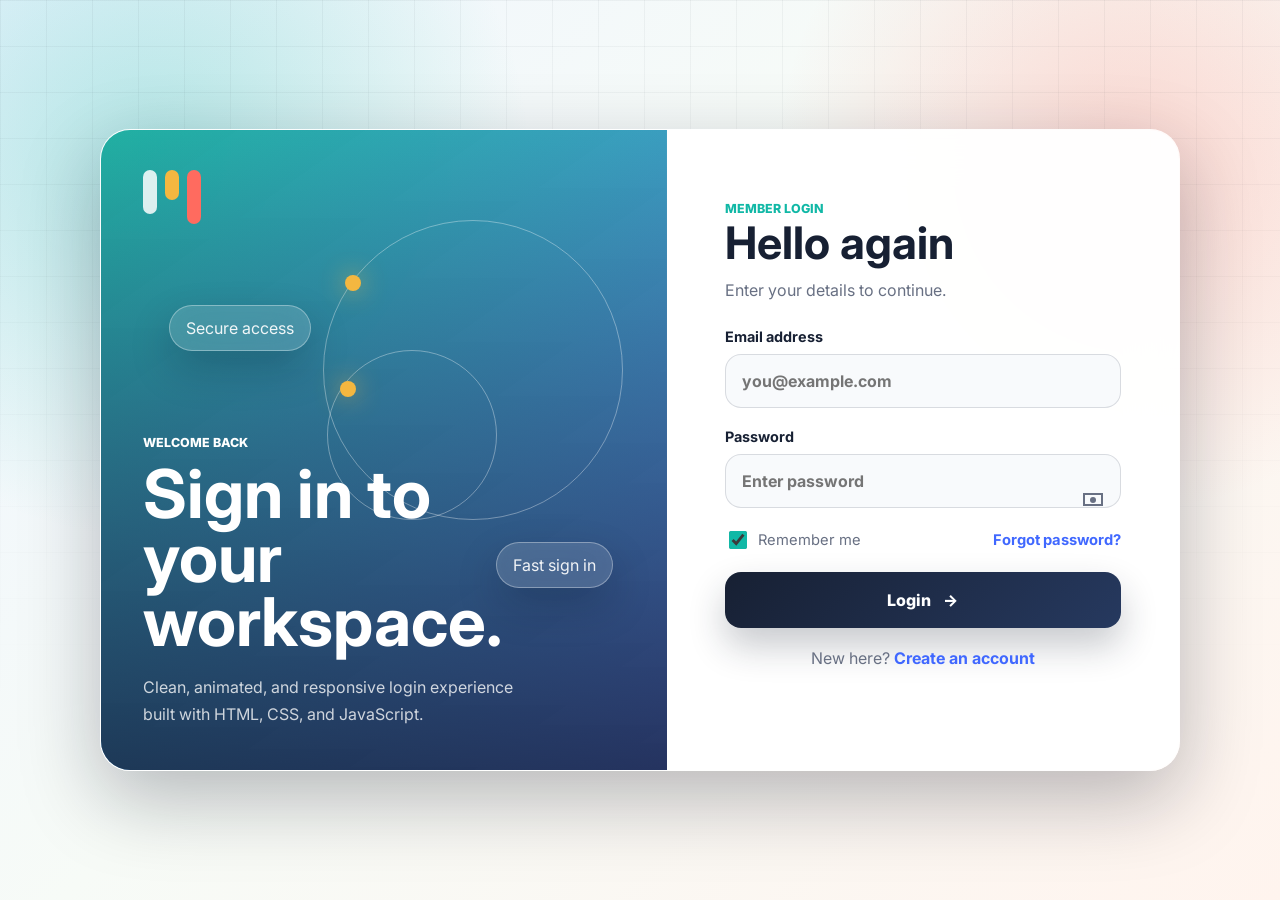
==== index.html @ e9abe2a5 "first commit" ====
<!DOCTYPE html>
<html lang="en">
<head>
  <meta charset="UTF-8">
  <meta name="viewport" content="width=device-width, initial-scale=1.0">
  <title>Animated Login Page</title>
  <link rel="preconnect" href="https://fonts.googleapis.com">
  <link rel="preconnect" href="https://fonts.gstatic.com" crossorigin>
  <link href="https://fonts.googleapis.com/css2?family=Inter:wght@400;500;600;700;800&display=swap" rel="stylesheet">
  <link rel="stylesheet" href="style.css">
</head>
<body>
  <main class="page-shell">
    <section class="login-stage" aria-label="Login page">
      <div class="visual-panel">
        <div class="orbit orbit-one"></div>
        <div class="orbit orbit-two"></div>
        <div class="glass-pill pill-one">Secure access</div>
        <div class="glass-pill pill-two">Fast sign in</div>
        <div class="brand-mark" aria-hidden="true">
          <span></span>
          <span></span>
          <span></span>
        </div>
        <div class="hero-copy">
          <p class="eyebrow">Welcome Back</p>
          <h1>Sign in to your workspace.</h1>
          <p>Clean, animated, and responsive login experience built with HTML, CSS, and JavaScript.</p>
        </div>
      </div>

      <form class="login-card" id="loginForm">
        <div class="form-header">
          <p class="eyebrow">Member Login</p>
          <h2>Hello again</h2>
          <p>Enter your details to continue.</p>
        </div>

        <label class="field">
          <span>Email address</span>
          <input type="email" id="email" placeholder="you@example.com" autocomplete="email" required>
        </label>

        <label class="field">
          <span>Password</span>
          <div class="password-wrap">
            <input type="password" id="password" placeholder="Enter password" autocomplete="current-password" minlength="6" required>
            <button type="button" class="icon-btn" id="togglePassword" aria-label="Show password">
              <span class="eye"></span>
            </button>
          </div>
        </label>

        <div class="form-row">
          <label class="remember">
            <input type="checkbox" checked>
            <span>Remember me</span>
          </label>
          <a href="#">Forgot password?</a>
        </div>

        <button type="submit" class="submit-btn">
          <span>Login</span>
          <span class="arrow">→</span>
        </button>

        <p class="signup-text">New here? <a href="#">Create an account</a></p>
        <p class="message" id="message" role="status" aria-live="polite"></p>
      </form>
    </section>
  </main>

  <script src="script.js"></script>
</body>
</html>
---- style.css ----
:root {
  --bg: #111827;
  --ink: #172033;
  --muted: #687083;
  --line: rgba(23, 32, 51, 0.14);
  --white: #ffffff;
  --teal: #11b8a6;
  --coral: #ff6b5f;
  --gold: #f4b740;
  --blue: #4068ff;
  --shadow: 0 28px 80px rgba(9, 16, 34, 0.28);
}

* {
  box-sizing: border-box;
}

body {
  min-height: 100vh;
  margin: 0;
  font-family: "Inter", Arial, sans-serif;
  color: var(--ink);
  background:
    radial-gradient(circle at 12% 18%, rgba(17, 184, 166, 0.28), transparent 28%),
    radial-gradient(circle at 88% 18%, rgba(255, 107, 95, 0.24), transparent 26%),
    linear-gradient(135deg, #eef5ff 0%, #f7fbf7 44%, #fff4ee 100%);
  overflow-x: hidden;
}

body::before {
  content: "";
  position: fixed;
  inset: 0;
  pointer-events: none;
  background-image:
    linear-gradient(rgba(17, 24, 39, 0.045) 1px, transparent 1px),
    linear-gradient(90deg, rgba(17, 24, 39, 0.045) 1px, transparent 1px);
  background-size: 46px 46px;
  mask-image: linear-gradient(to bottom, black, transparent 80%);
}

a {
  color: var(--blue);
  font-weight: 700;
  text-decoration: none;
}

.page-shell {
  min-height: 100vh;
  display: grid;
  place-items: center;
  padding: 32px;
}

.login-stage {
  width: min(1080px, 100%);
  min-height: 640px;
  display: grid;
  grid-template-columns: 1.05fr 0.95fr;
  overflow: hidden;
  border: 1px solid rgba(255, 255, 255, 0.7);
  border-radius: 30px;
  background: rgba(255, 255, 255, 0.68);
  box-shadow: var(--shadow);
  backdrop-filter: blur(24px);
  animation: stageIn 800ms ease both;
}

.visual-panel {
  position: relative;
  display: flex;
  align-items: flex-end;
  min-height: 640px;
  padding: 42px;
  color: var(--white);
  background:
    linear-gradient(145deg, rgba(17, 184, 166, 0.92), rgba(64, 104, 255, 0.78)),
    url("https://images.unsplash.com/photo-1557682250-33bd709cbe85?auto=format&fit=crop&w=1200&q=80");
  background-size: cover;
  background-position: center;
  isolation: isolate;
}

.visual-panel::after {
  content: "";
  position: absolute;
  inset: 0;
  z-index: -1;
  background: linear-gradient(to top, rgba(10, 18, 34, 0.72), rgba(10, 18, 34, 0.08));
}

.hero-copy {
  max-width: 440px;
  animation: riseIn 900ms 180ms ease both;
}

.eyebrow {
  margin: 0 0 12px;
  font-size: 0.78rem;
  font-weight: 800;
  letter-spacing: 0;
  text-transform: uppercase;
}

.hero-copy h1,
.form-header h2 {
  margin: 0;
  letter-spacing: 0;
}

.hero-copy h1 {
  font-size: 4.2rem;
  line-height: 0.95;
}

.hero-copy p:last-child {
  max-width: 390px;
  margin: 20px 0 0;
  color: rgba(255, 255, 255, 0.78);
  line-height: 1.7;
}

.brand-mark {
  position: absolute;
  top: 40px;
  left: 42px;
  display: flex;
  gap: 8px;
}

.brand-mark span {
  width: 14px;
  height: 44px;
  border-radius: 999px;
  background: rgba(255, 255, 255, 0.84);
  animation: wave 1.5s ease-in-out infinite;
}

.brand-mark span:nth-child(2) {
  height: 30px;
  background: var(--gold);
  animation-delay: 160ms;
}

.brand-mark span:nth-child(3) {
  height: 54px;
  background: var(--coral);
  animation-delay: 320ms;
}

.orbit {
  position: absolute;
  border: 1px solid rgba(255, 255, 255, 0.35);
  border-radius: 999px;
  animation: spin 16s linear infinite;
}

.orbit::before {
  content: "";
  position: absolute;
  top: 18%;
  left: 7%;
  width: 16px;
  height: 16px;
  border-radius: 50%;
  background: var(--gold);
  box-shadow: 0 0 24px rgba(244, 183, 64, 0.7);
}

.orbit-one {
  width: 300px;
  height: 300px;
  top: 90px;
  right: 44px;
}

.orbit-two {
  width: 170px;
  height: 170px;
  top: 220px;
  right: 170px;
  animation-duration: 11s;
  animation-direction: reverse;
}

.glass-pill {
  position: absolute;
  padding: 12px 16px;
  border: 1px solid rgba(255, 255, 255, 0.34);
  border-radius: 999px;
  color: rgba(255, 255, 255, 0.92);
  background: rgba(255, 255, 255, 0.15);
  backdrop-filter: blur(18px);
  box-shadow: 0 18px 42px rgba(6, 13, 30, 0.22);
  animation: float 4s ease-in-out infinite;
}

.pill-one {
  top: 175px;
  left: 68px;
}

.pill-two {
  right: 54px;
  bottom: 182px;
  animation-delay: 800ms;
}

.login-card {
  display: flex;
  flex-direction: column;
  justify-content: center;
  gap: 20px;
  padding: 58px;
  background: rgba(255, 255, 255, 0.88);
  animation: slideIn 800ms 120ms ease both;
}

.form-header {
  margin-bottom: 8px;
}

.form-header .eyebrow {
  color: var(--teal);
}

.form-header h2 {
  font-size: 2.8rem;
}

.form-header p {
  margin: 10px 0 0;
  color: var(--muted);
}

.field {
  display: grid;
  gap: 9px;
  font-weight: 700;
}

.field span {
  font-size: 0.9rem;
}

input {
  width: 100%;
  min-height: 54px;
  border: 1px solid var(--line);
  border-radius: 16px;
  padding: 0 16px;
  color: var(--ink);
  font: inherit;
  background: #f8fafc;
  outline: none;
  transition: border-color 180ms ease, box-shadow 180ms ease, background 180ms ease;
}

input:focus {
  border-color: rgba(17, 184, 166, 0.75);
  background: var(--white);
  box-shadow: 0 0 0 5px rgba(17, 184, 166, 0.12);
}

.password-wrap {
  position: relative;
}

.password-wrap input {
  padding-right: 56px;
}

.icon-btn {
  position: absolute;
  top: 50%;
  right: 9px;
  width: 38px;
  height: 38px;
  display: grid;
  place-items: center;
  border: 0;
  border-radius: 12px;
  background: transparent;
  cursor: pointer;
}

.eye {
  width: 20px;
  height: 13px;
  border: 2px solid var(--muted);
  border-radius: 999px / 80%;
  position: relative;
}

.eye::after {
  content: "";
  position: absolute;
  top: 50%;
  left: 50%;
  width: 6px;
  height: 6px;
  border-radius: 50%;
  background: var(--muted);
  transform: translate(-50%, -50%);
}

.form-row {
  display: flex;
  align-items: center;
  justify-content: space-between;
  gap: 14px;
  color: var(--muted);
  font-size: 0.92rem;
}

.remember {
  display: inline-flex;
  align-items: center;
  gap: 8px;
  cursor: pointer;
}

.remember input {
  width: 18px;
  min-height: 18px;
  accent-color: var(--teal);
}

.submit-btn {
  min-height: 56px;
  display: flex;
  align-items: center;
  justify-content: center;
  gap: 12px;
  border: 0;
  border-radius: 16px;
  color: var(--white);
  font: inherit;
  font-weight: 800;
  background: linear-gradient(135deg, var(--ink), #26395f);
  box-shadow: 0 18px 36px rgba(23, 32, 51, 0.24);
  cursor: pointer;
  transition: transform 180ms ease, box-shadow 180ms ease;
}

.submit-btn:hover {
  transform: translateY(-2px);
  box-shadow: 0 22px 42px rgba(23, 32, 51, 0.3);
}

.submit-btn:active {
  transform: translateY(0);
}

.arrow {
  transition: transform 180ms ease;
}

.submit-btn:hover .arrow {
  transform: translateX(4px);
}

.signup-text,
.message {
  margin: 0;
  text-align: center;
  color: var(--muted);
}

.message {
  min-height: 22px;
  font-weight: 700;
}

.message.success {
  color: var(--teal);
}

.login-card.submitted {
  animation: submitPulse 900ms ease both;
}

@keyframes stageIn {
  from {
    opacity: 0;
    transform: scale(0.97);
  }
  to {
    opacity: 1;
    transform: scale(1);
  }
}

@keyframes slideIn {
  from {
    opacity: 0;
    transform: translateX(26px);
  }
  to {
    opacity: 1;
    transform: translateX(0);
  }
}

@keyframes riseIn {
  from {
    opacity: 0;
    transform: translateY(24px);
  }
  to {
    opacity: 1;
    transform: translateY(0);
  }
}

@keyframes spin {
  to {
    transform: rotate(360deg);
  }
}

@keyframes float {
  0%,
  100% {
    transform: translateY(0);
  }
  50% {
    transform: translateY(-16px);
  }
}

@keyframes wave {
  0%,
  100% {
    transform: scaleY(1);
  }
  50% {
    transform: scaleY(0.68);
  }
}

@keyframes submitPulse {
  0%,
  100% {
    transform: scale(1);
  }
  45% {
    transform: scale(1.015);
  }
}

@media (max-width: 850px) {
  .page-shell {
    padding: 18px;
  }

  .login-stage {
    grid-template-columns: 1fr;
    min-height: auto;
    border-radius: 24px;
  }

  .visual-panel {
    min-height: 380px;
    padding: 30px;
  }

  .hero-copy h1 {
    font-size: 3.2rem;
  }

  .login-card {
    padding: 42px;
  }

  .form-header h2 {
    font-size: 2.4rem;
  }

  .orbit-one {
    width: 210px;
    height: 210px;
    right: -35px;
  }

  .orbit-two,
  .pill-two {
    display: none;
  }
}

@media (max-width: 520px) {
  .visual-panel {
    min-height: 320px;
  }

  .hero-copy h1 {
    font-size: 2.45rem;
  }

  .login-card {
    padding: 30px 22px;
  }

  .form-header h2 {
    font-size: 2rem;
  }

  .brand-mark {
    top: 28px;
    left: 30px;
  }

  .pill-one {
    display: none;
  }

  .form-row {
    align-items: flex-start;
    flex-direction: column;
  }
}
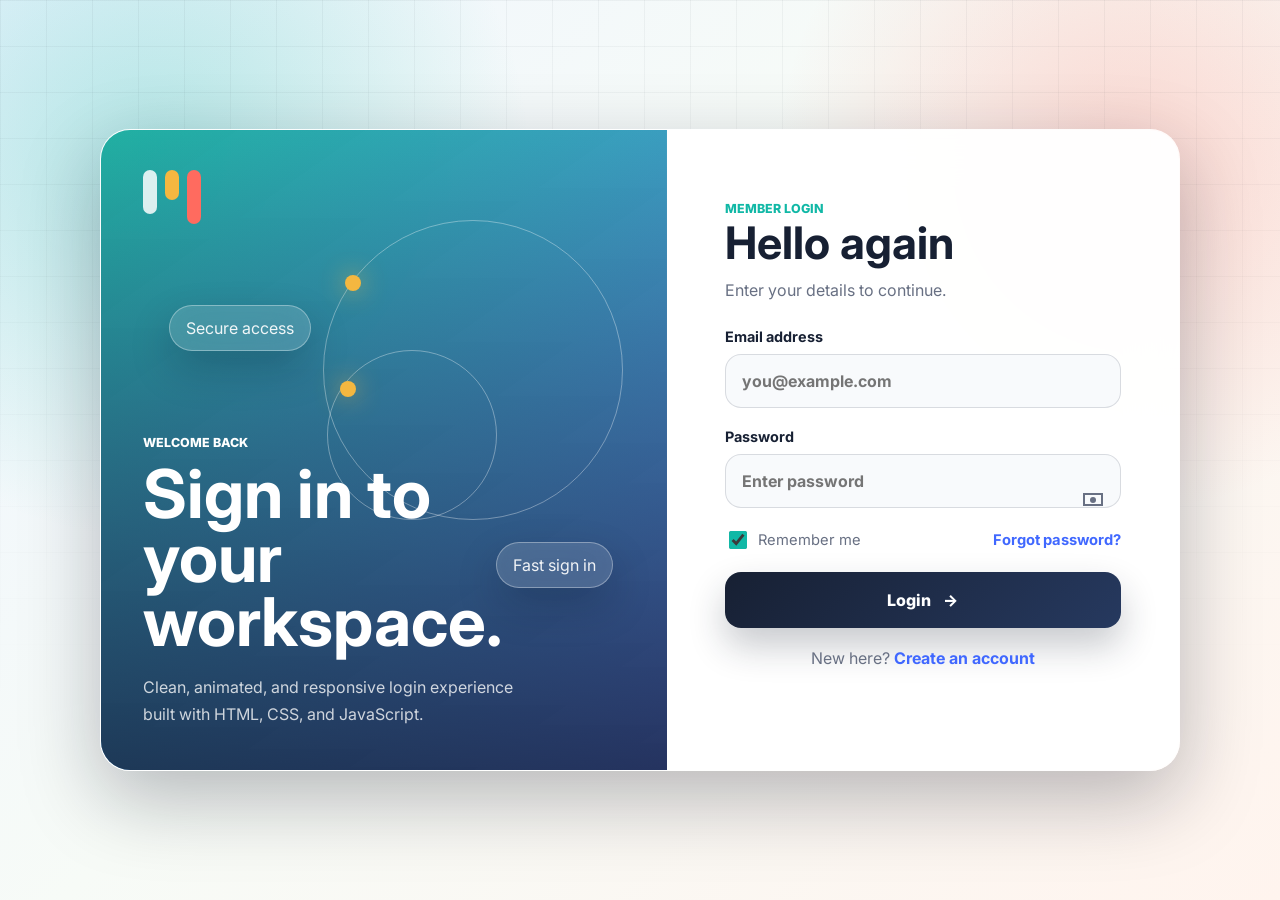
==== commit 92d96154: ".." ====
--- a/index.html
+++ b/index.html
@@ -29,7 +29,7 @@
         </div>
       </div>
 
-      <form class="login-card" id="loginForm">
+      <form class="login-card" id="loginForm" data-success-message="Login animation complete. Welcome back!">
         <div class="form-header">
           <p class="eyebrow">Member Login</p>
           <h2>Hello again</h2>
@@ -61,10 +61,10 @@
 
         <button type="submit" class="submit-btn">
           <span>Login</span>
-          <span class="arrow">→</span>
+          <span class="arrow">&rarr;</span>
         </button>
 
-        <p class="signup-text">New here? <a href="#">Create an account</a></p>
+        <p class="signup-text">New here? <a href="signup.html">Create an account</a></p>
         <p class="message" id="message" role="status" aria-live="polite"></p>
       </form>
     </section>
--- a/style.css
+++ b/style.css
@@ -89,6 +89,14 @@
   background: linear-gradient(to top, rgba(10, 18, 34, 0.72), rgba(10, 18, 34, 0.08));
 }
 
+.signup-visual {
+  background:
+    linear-gradient(145deg, rgba(255, 107, 95, 0.88), rgba(17, 184, 166, 0.78)),
+    url("https://images.unsplash.com/photo-1516321318423-f06f85e504b3?auto=format&fit=crop&w=1200&q=80");
+  background-size: cover;
+  background-position: center;
+}
+
 .hero-copy {
   max-width: 440px;
   animation: riseIn 900ms 180ms ease both;
@@ -214,6 +222,11 @@
   padding: 58px;
   background: rgba(255, 255, 255, 0.88);
   animation: slideIn 800ms 120ms ease both;
+}
+
+.signup-card {
+  gap: 16px;
+  padding-block: 44px;
 }
 
 .form-header {
@@ -324,6 +337,18 @@
   width: 18px;
   min-height: 18px;
   accent-color: var(--teal);
+}
+
+.terms {
+  align-items: flex-start;
+  color: var(--muted);
+  font-size: 0.92rem;
+  line-height: 1.45;
+}
+
+.terms input {
+  flex: 0 0 auto;
+  margin-top: 2px;
 }
 
 .submit-btn {
